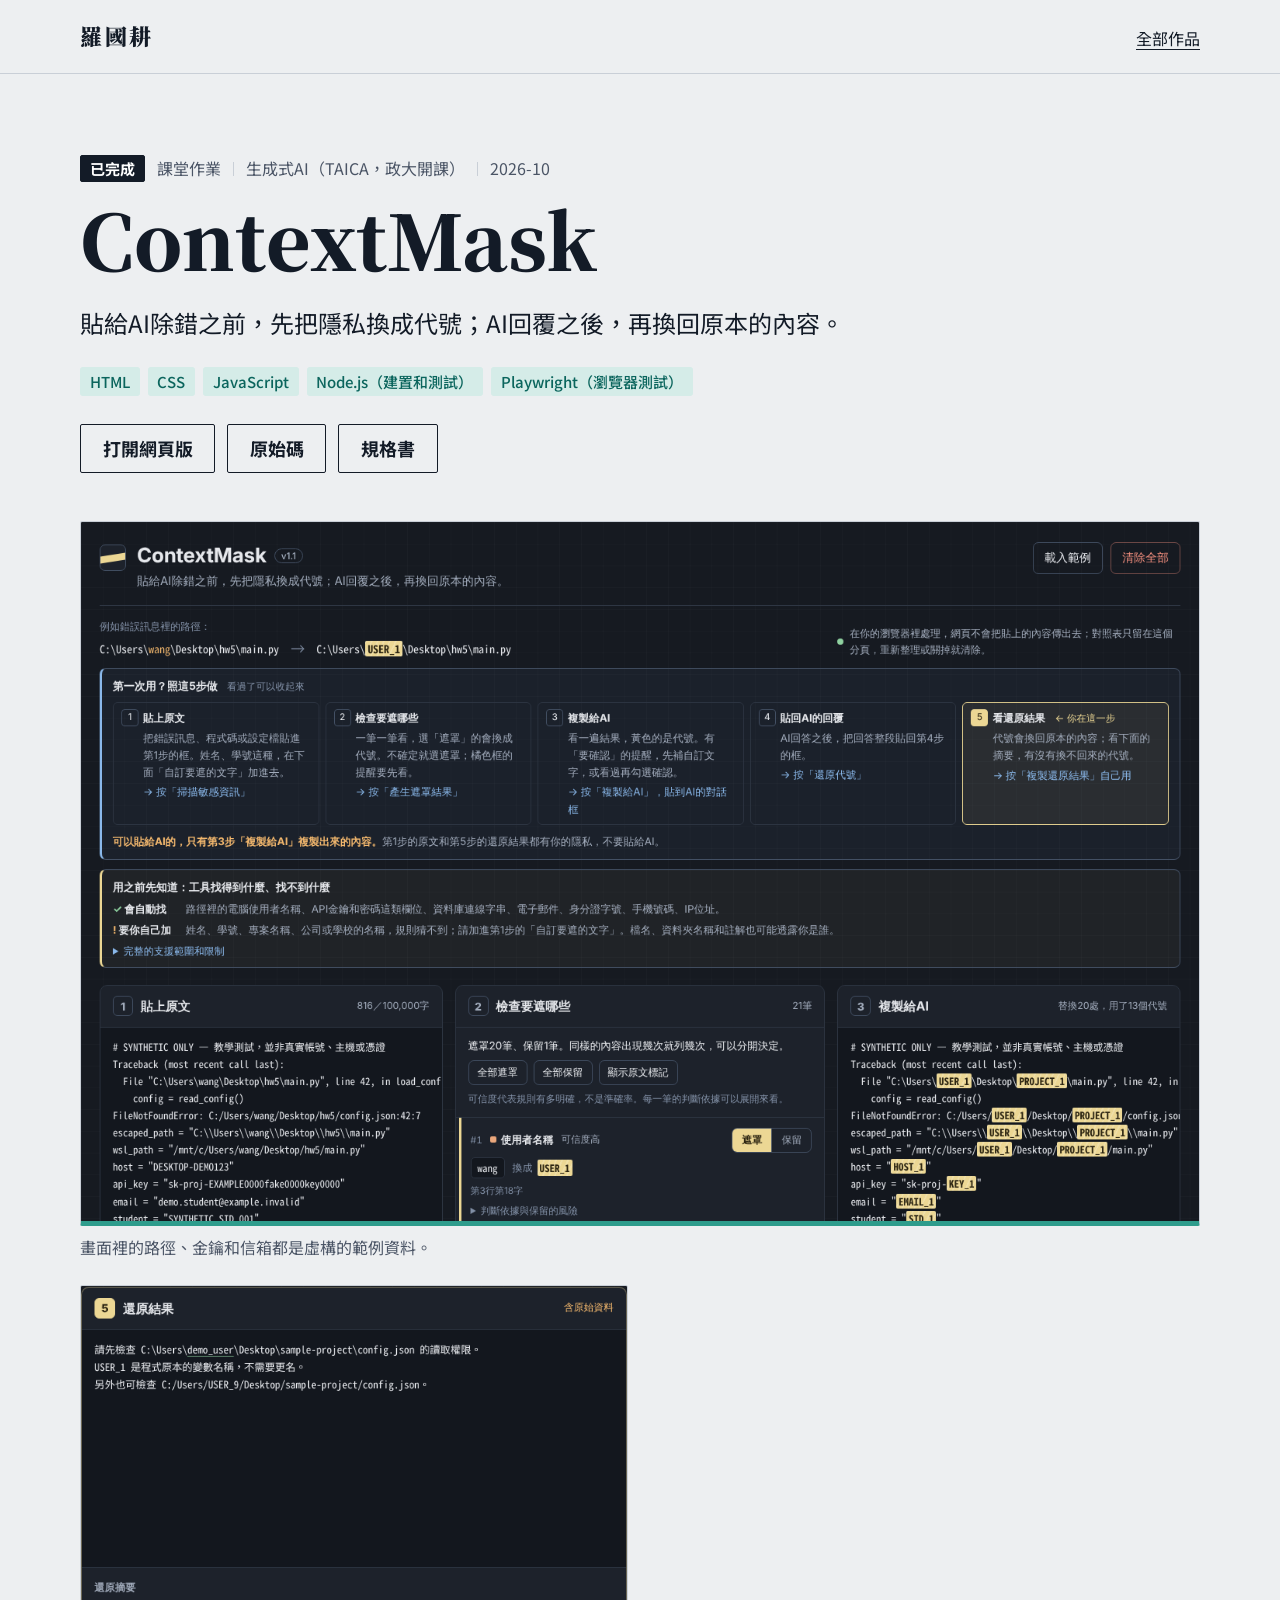
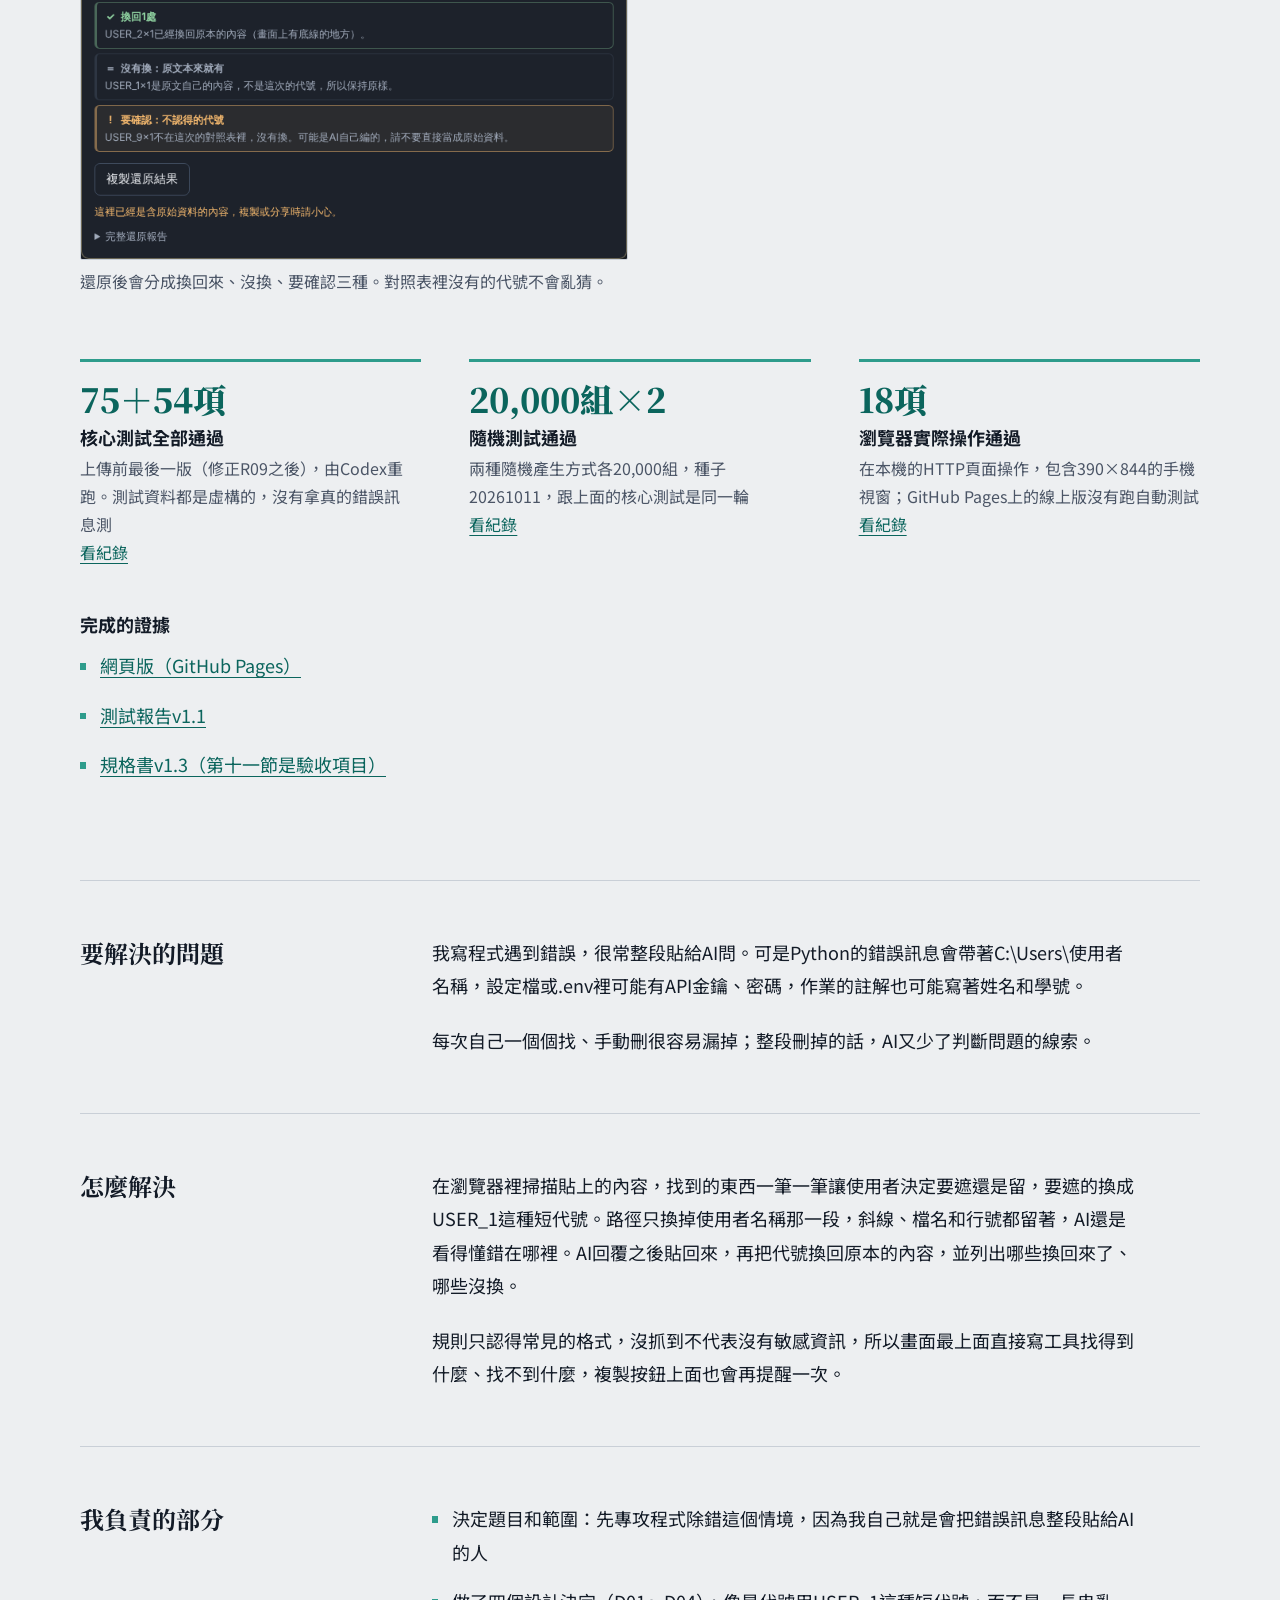
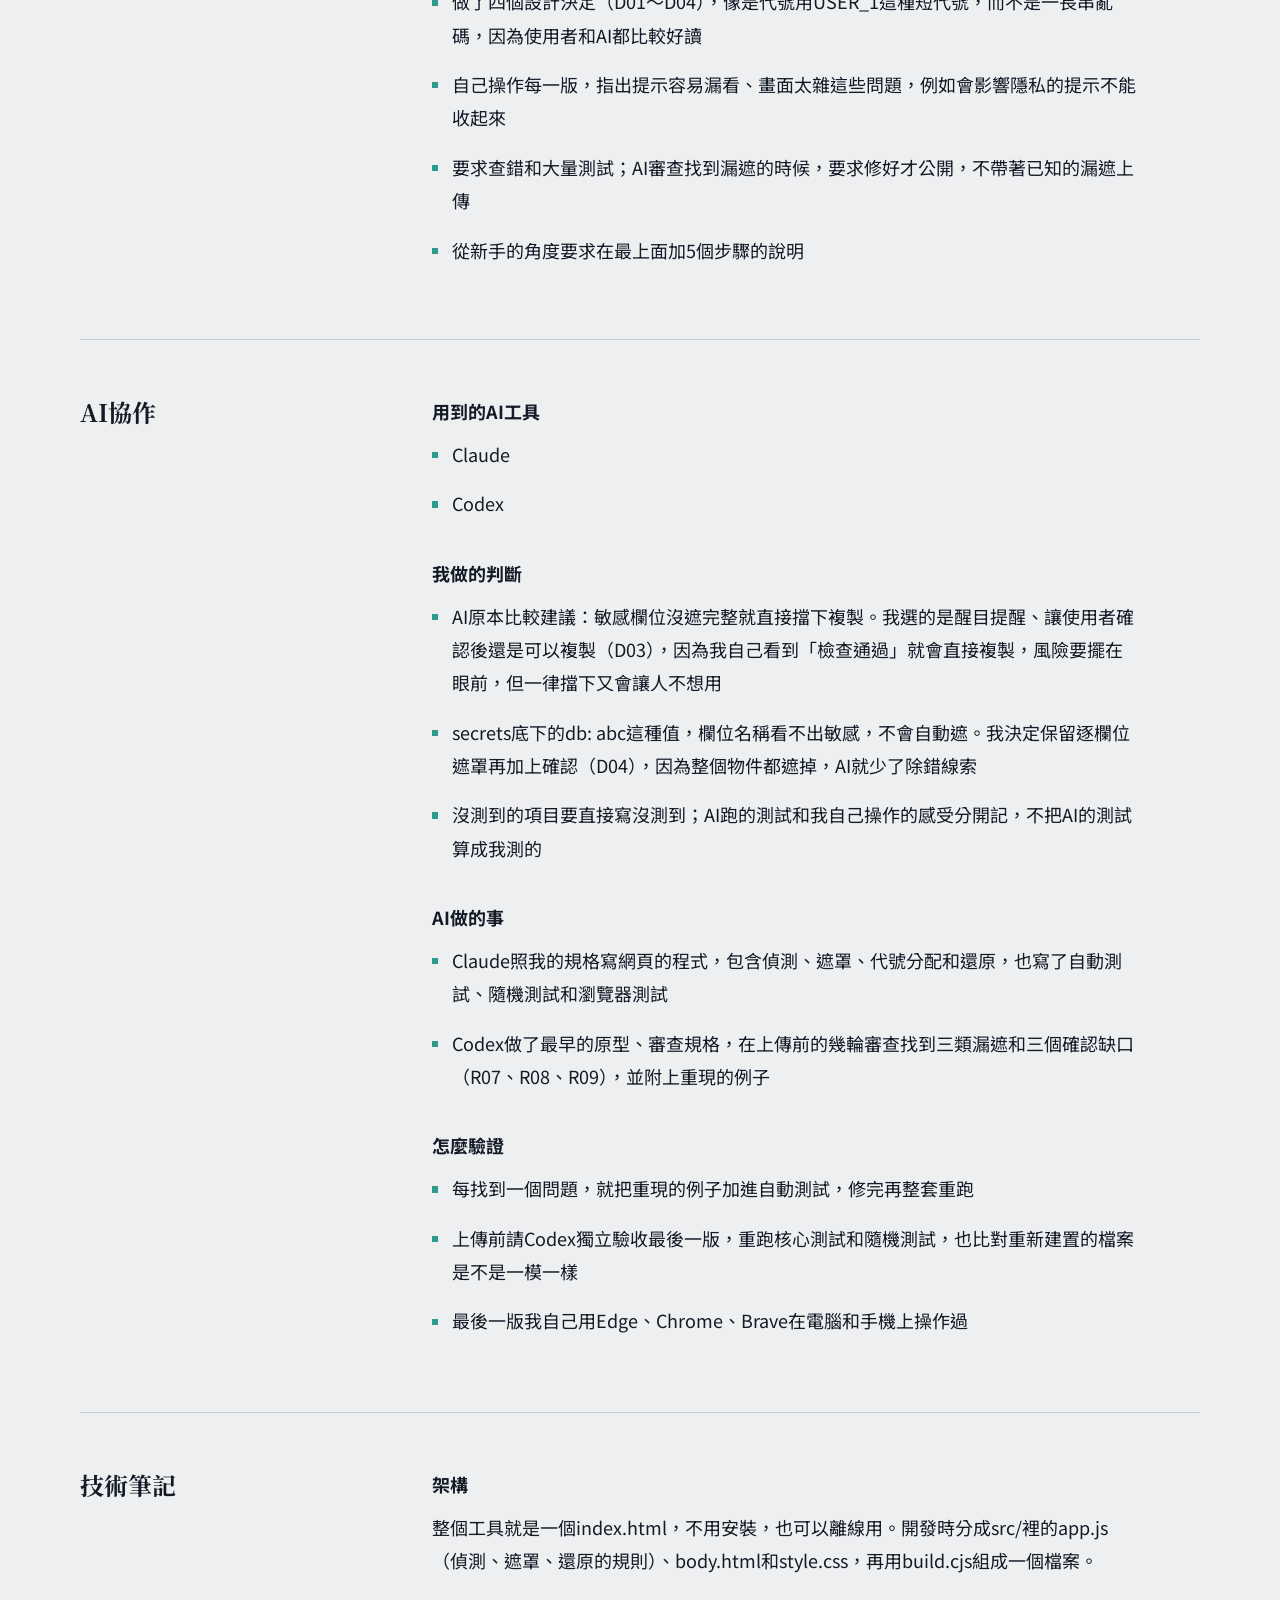
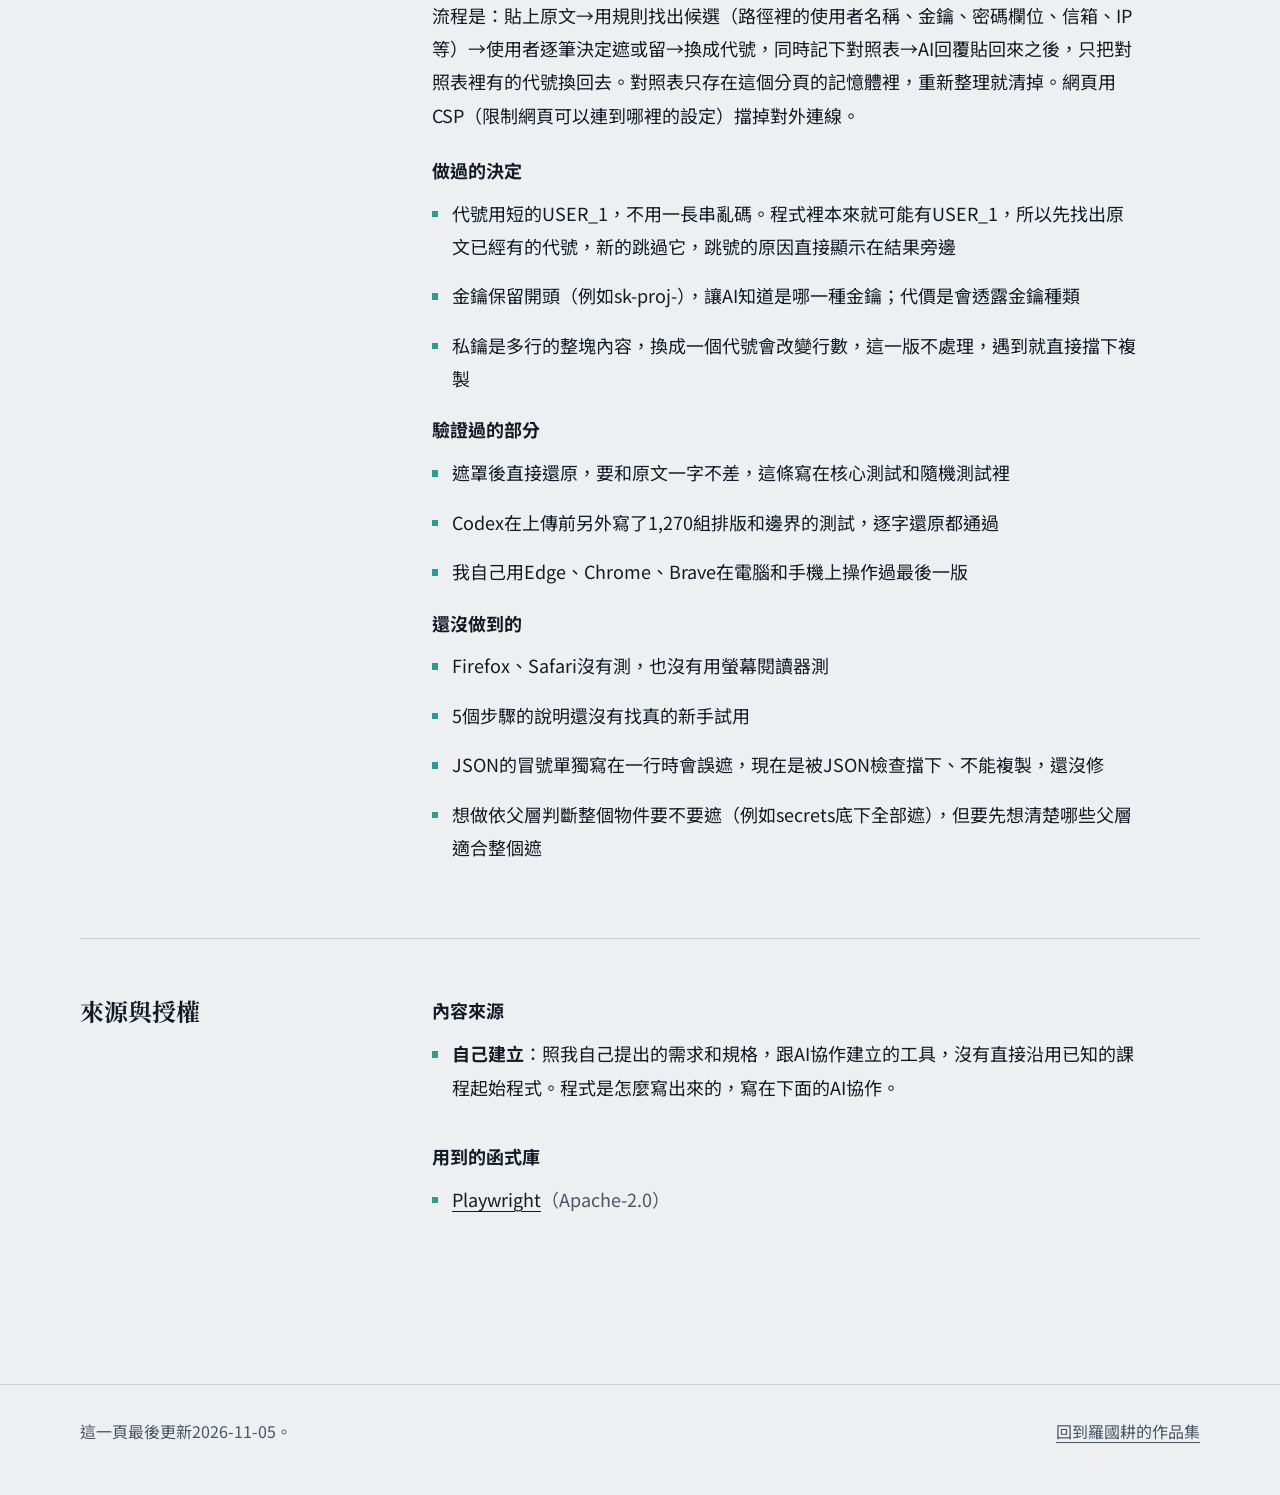
==== works/contextmask/index.html @ d86d8dcc "建立作品集網站：規則、建置與驗證程式、三個作品 - AGENTS.md規定AI怎麼新增作品頁，CLAUDE.md只指向它 - scripts/build.py從data/產生網頁，scripts/va" ====
<!doctype html>
<html lang="zh-Hant-TW">
<head>
<meta charset="utf-8">
<meta name="viewport" content="width=device-width, initial-scale=1">
<title>ContextMask｜羅國耕</title>
<meta name="description" content="貼給AI除錯之前，先把隱私換成代號；AI回覆之後，再換回原本的內容。">
<link rel="canonical" href="https://guogeng-lo.github.io/works/contextmask/">
<link rel="preconnect" href="https://fonts.googleapis.com">
<link rel="preconnect" href="https://fonts.gstatic.com" crossorigin>
<link rel="stylesheet" href="https://fonts.googleapis.com/css2?family=Noto+Sans+TC:wght@400;500;700&family=Noto+Serif+TC:wght@700;900&display=swap">
<link rel="stylesheet" href="../../assets/css/tokens.css">
<link rel="stylesheet" href="../../assets/css/style.css">
<script src="../../assets/js/reveal.js" defer></script>
</head>
<body class="work" data-accent="mask">
<a class="skip" href="#main">跳到內容</a>
<header class="topbar">
  <div class="wrap topbar-inner">
    <a class="wordmark" href="../../">羅國耕</a>
    <a class="back" href="../../#works">全部作品</a>
  </div>
</header>
<main id="main">
  <header class="work-head">
    <div class="wrap">
      <p class="meta"><span class="status status-completed">已完成</span><span>課堂作業</span><span>生成式AI（TAICA，政大開課）</span><span>2026-10</span></p>
      <h1 class="work-title">ContextMask</h1>
      <p class="work-summary">貼給AI除錯之前，先把隱私換成代號；AI回覆之後，再換回原本的內容。</p>
      <p class="chips"><span class="chip">HTML</span><span class="chip">CSS</span><span class="chip">JavaScript</span><span class="chip">Node.js（建置和測試）</span><span class="chip">Playwright（瀏覽器測試）</span></p>
      <p class="actions"><a class="button" href="https://guogeng-lo.github.io/contextmask/" rel="noopener">打開網頁版</a><a class="button" href="https://github.com/guogeng-lo/contextmask" rel="noopener">原始碼</a><a class="button" href="https://github.com/guogeng-lo/contextmask/blob/main/docs/spec-v1.3.md" rel="noopener">規格書</a></p>
    </div>
  </header>
  <section class="results" aria-label="成果">
    <div class="wrap">
      <div class="gallery"><figure class="shot reveal"><img src="../../assets/img/contextmask/01-overview.png" alt="ContextMask網頁版的上半部：最上面是第一次用的5個步驟，下面是貼上原文、檢查遮罩項目、複製給AI三個欄位，範例資料都是虛構的" loading="eager"><figcaption>畫面裡的路徑、金鑰和信箱都是虛構的範例資料。</figcaption></figure><figure class="shot reveal"><img src="../../assets/img/contextmask/02-restore-summary.png" alt="第5步還原結果：USER_2換回原本的使用者名稱；USER_1是原文本來就有的，沒有換；USER_9不在對照表裡，列為要確認" loading="lazy"><figcaption>還原後會分成換回來、沒換、要確認三種。對照表裡沒有的代號不會亂猜。</figcaption></figure></div>
      <div class="metrics"><div class="metric reveal"><p class="metric-value">75＋54項</p><p class="metric-label">核心測試全部通過</p><p class="metric-condition">上傳前最後一版（修正R09之後），由Codex重跑。測試資料都是虛構的，沒有拿真的錯誤訊息測</p><p class="metric-source"><a href="https://github.com/guogeng-lo/contextmask/blob/main/docs/TEST-REPORT-v1.1.md" rel="noopener">看紀錄</a></p></div><div class="metric reveal"><p class="metric-value">20,000組×2</p><p class="metric-label">隨機測試通過</p><p class="metric-condition">兩種隨機產生方式各20,000組，種子20261011，跟上面的核心測試是同一輪</p><p class="metric-source"><a href="https://github.com/guogeng-lo/contextmask/blob/main/docs/TEST-REPORT-v1.1.md" rel="noopener">看紀錄</a></p></div><div class="metric reveal"><p class="metric-value">18項</p><p class="metric-label">瀏覽器實際操作通過</p><p class="metric-condition">在本機的HTTP頁面操作，包含390×844的手機視窗；GitHub Pages上的線上版沒有跑自動測試</p><p class="metric-source"><a href="https://github.com/guogeng-lo/contextmask/blob/main/docs/TEST-REPORT-v1.1.md" rel="noopener">看紀錄</a></p></div></div>
      <div class="evidence"><h3>完成的證據</h3><ul class="list"><li><a href="https://guogeng-lo.github.io/contextmask/" rel="noopener">網頁版（GitHub Pages）</a></li><li><a href="https://github.com/guogeng-lo/contextmask/blob/main/docs/TEST-REPORT-v1.1.md" rel="noopener">測試報告v1.1</a></li><li><a href="https://github.com/guogeng-lo/contextmask/blob/main/docs/spec-v1.3.md" rel="noopener">規格書v1.3（第十一節是驗收項目）</a></li></ul></div>
    </div>
  </section>
  <div class="details">
    <section class="section "><div class="wrap split"><h2 class="section-title">要解決的問題</h2><div class="section-body"><p>我寫程式遇到錯誤，很常整段貼給AI問。可是Python的錯誤訊息會帶著C:\Users\使用者名稱，設定檔或.env裡可能有API金鑰、密碼，作業的註解也可能寫著姓名和學號。</p><p>每次自己一個個找、手動刪很容易漏掉；整段刪掉的話，AI又少了判斷問題的線索。</p></div></div></section>
    <section class="section "><div class="wrap split"><h2 class="section-title">怎麼解決</h2><div class="section-body"><p>在瀏覽器裡掃描貼上的內容，找到的東西一筆一筆讓使用者決定要遮還是留，要遮的換成USER_1這種短代號。路徑只換掉使用者名稱那一段，斜線、檔名和行號都留著，AI還是看得懂錯在哪裡。AI回覆之後貼回來，再把代號換回原本的內容，並列出哪些換回來了、哪些沒換。</p><p>規則只認得常見的格式，沒抓到不代表沒有敏感資訊，所以畫面最上面直接寫工具找得到什麼、找不到什麼，複製按鈕上面也會再提醒一次。</p></div></div></section>
    <section class="section "><div class="wrap split"><h2 class="section-title">我負責的部分</h2><div class="section-body"><ul class="list"><li>決定題目和範圍：先專攻程式除錯這個情境，因為我自己就是會把錯誤訊息整段貼給AI的人</li><li>做了四個設計決定（D01～D04），像是代號用USER_1這種短代號，而不是一長串亂碼，因為使用者和AI都比較好讀</li><li>自己操作每一版，指出提示容易漏看、畫面太雜這些問題，例如會影響隱私的提示不能收起來</li><li>要求查錯和大量測試；AI審查找到漏遮的時候，要求修好才公開，不帶著已知的漏遮上傳</li><li>從新手的角度要求在最上面加5個步驟的說明</li></ul></div></div></section>
    <section class="section "><div class="wrap split"><h2 class="section-title">AI協作</h2><div class="section-body"><div class="groups"><div class="group"><h3>用到的AI工具</h3><ul class="list"><li>Claude</li><li>Codex</li></ul></div><div class="group"><h3>我做的判斷</h3><ul class="list"><li>AI原本比較建議：敏感欄位沒遮完整就直接擋下複製。我選的是醒目提醒、讓使用者確認後還是可以複製（D03），因為我自己看到「檢查通過」就會直接複製，風險要擺在眼前，但一律擋下又會讓人不想用</li><li>secrets底下的db: abc這種值，欄位名稱看不出敏感，不會自動遮。我決定保留逐欄位遮罩再加上確認（D04），因為整個物件都遮掉，AI就少了除錯線索</li><li>沒測到的項目要直接寫沒測到；AI跑的測試和我自己操作的感受分開記，不把AI的測試算成我測的</li></ul></div><div class="group"><h3>AI做的事</h3><ul class="list"><li>Claude照我的規格寫網頁的程式，包含偵測、遮罩、代號分配和還原，也寫了自動測試、隨機測試和瀏覽器測試</li><li>Codex做了最早的原型、審查規格，在上傳前的幾輪審查找到三類漏遮和三個確認缺口（R07、R08、R09），並附上重現的例子</li></ul></div><div class="group"><h3>怎麼驗證</h3><ul class="list"><li>每找到一個問題，就把重現的例子加進自動測試，修完再整套重跑</li><li>上傳前請Codex獨立驗收最後一版，重跑核心測試和隨機測試，也比對重新建置的檔案是不是一模一樣</li><li>最後一版我自己用Edge、Chrome、Brave在電腦和手機上操作過</li></ul></div></div></div></div></section>
    <section class="section "><div class="wrap split"><h2 class="section-title">技術筆記</h2><div class="section-body"><div class="group"><h3>架構</h3><p>整個工具就是一個index.html，不用安裝，也可以離線用。開發時分成src/裡的app.js（偵測、遮罩、還原的規則）、body.html和style.css，再用build.cjs組成一個檔案。</p><p>流程是：貼上原文→用規則找出候選（路徑裡的使用者名稱、金鑰、密碼欄位、信箱、IP等）→使用者逐筆決定遮或留→換成代號，同時記下對照表→AI回覆貼回來之後，只把對照表裡有的代號換回去。對照表只存在這個分頁的記憶體裡，重新整理就清掉。網頁用CSP（限制網頁可以連到哪裡的設定）擋掉對外連線。</p></div><div class="group"><h3>做過的決定</h3><ul class="list"><li>代號用短的USER_1，不用一長串亂碼。程式裡本來就可能有USER_1，所以先找出原文已經有的代號，新的跳過它，跳號的原因直接顯示在結果旁邊</li><li>金鑰保留開頭（例如sk-proj-），讓AI知道是哪一種金鑰；代價是會透露金鑰種類</li><li>私鑰是多行的整塊內容，換成一個代號會改變行數，這一版不處理，遇到就直接擋下複製</li></ul></div><div class="group"><h3>驗證過的部分</h3><ul class="list"><li>遮罩後直接還原，要和原文一字不差，這條寫在核心測試和隨機測試裡</li><li>Codex在上傳前另外寫了1,270組排版和邊界的測試，逐字還原都通過</li><li>我自己用Edge、Chrome、Brave在電腦和手機上操作過最後一版</li></ul></div><div class="group"><h3>還沒做到的</h3><ul class="list"><li>Firefox、Safari沒有測，也沒有用螢幕閱讀器測</li><li>5個步驟的說明還沒有找真的新手試用</li><li>JSON的冒號單獨寫在一行時會誤遮，現在是被JSON檢查擋下、不能複製，還沒修</li><li>想做依父層判斷整個物件要不要遮（例如secrets底下全部遮），但要先想清楚哪些父層適合整個遮</li></ul></div></div></div></section>
    <section class="section sources"><div class="wrap split"><h2 class="section-title">來源與授權</h2><div class="section-body"><h3>內容來源</h3><ul class="list"><li><strong>自己建立</strong>：照我自己提出的需求和規格，跟AI協作建立的工具，沒有直接沿用已知的課程起始程式。程式是怎麼寫出來的，寫在下面的AI協作。</li></ul><h3>用到的函式庫</h3><ul class="list"><li><a href="https://github.com/microsoft/playwright" rel="noopener">Playwright</a><span class="muted">（Apache-2.0）</span></li></ul></div></div></section>
  </div>
</main>
<footer class="footer">
  <div class="wrap">
    <p>這一頁最後更新2026-11-05。</p>
    <nav aria-label="作品集"><a href="../../">回到羅國耕的作品集</a></nav>
  </div>
</footer>
</body>
</html>
---- assets/css/tokens.css ----
:root {
  --bg: #EDEFF1;
  --hero-bg: #0D1420;
  --hero-muted: #9DA8B9;
  --hero-text: #EDF0F5;
  --line: #C9CFD7;
  --muted: #4B5566;
  --surface: #FFFFFF;
  --text: #131B27;
}

[data-accent="lamp"] {
  --accent-text: #8A4B00;
  --accent-tag: #F4E3C6;
  --accent-decor: #D9902B;
}

[data-accent="mask"] {
  --accent-text: #0B655D;
  --accent-tag: #D5ECE8;
  --accent-decor: #2E9C8C;
}

[data-accent="oxblood"] {
  --accent-text: #8E2C2C;
  --accent-tag: #F3DEDB;
  --accent-decor: #B5473F;
}

[data-accent="violet"] {
  --accent-text: #5A3E9C;
  --accent-tag: #E6E0F4;
  --accent-decor: #7D5BD0;
}
---- assets/css/style.css ----
:root {
  --serif: "Noto Serif TC", "Noto Serif CJK TC", "Source Han Serif TC", "PMingLiU", serif;
  --sans: "Noto Sans TC", "Noto Sans CJK TC", "Microsoft JhengHei", "PingFang TC", sans-serif;
  --gutter: clamp(1rem, 4vw, 3rem);
  --max: 76rem;
}

*, *::before, *::after { box-sizing: border-box; }

html { -webkit-text-size-adjust: 100%; scroll-behavior: smooth; }

body {
  margin: 0;
  background: var(--bg);
  color: var(--text);
  font-family: var(--sans);
  font-size: 1.125rem;
  line-height: 1.85;
  line-break: strict;
  text-rendering: optimizeLegibility;
}

img { display: block; max-width: 100%; height: auto; }

a { color: inherit; text-underline-offset: 0.22em; text-decoration-thickness: 1px; }
a:hover { text-decoration-thickness: 2px; }

:focus-visible { outline: 3px solid var(--text); outline-offset: 3px; }

p { margin: 0 0 1em; text-wrap: pretty; }

.skip {
  position: absolute;
  left: var(--gutter);
  top: -4rem;
  z-index: 10;
  padding: 0.5rem 1rem;
  background: var(--surface);
  color: var(--text);
}
.skip:focus { top: 1rem; }

.wrap { max-width: var(--max); margin: 0 auto; padding: 0 var(--gutter); }

.hero {
  display: flex;
  min-height: 92svh;
  background: var(--hero-bg);
  color: var(--hero-text);
}
.hero :focus-visible { outline-color: var(--hero-text); }

.hero-inner {
  display: grid;
  grid-template-columns: minmax(0, 1fr) auto;
  gap: clamp(2rem, 6vw, 6rem);
  width: 100%;
  max-width: var(--max);
  margin: 0 auto;
  padding: clamp(2.5rem, 7vh, 5rem) var(--gutter);
}

.hero-name {
  grid-column: 2;
  grid-row: 1;
  display: flex;
  flex-direction: row-reverse;
  align-items: flex-start;
  gap: 1.25rem;
  margin: 0;
  font-weight: 900;
}
.name-zh {
  writing-mode: vertical-rl;
  font-family: var(--serif);
  font-size: clamp(5.5rem, 22vh, 13.5rem);
  line-height: 1.25;
  letter-spacing: 0.08em;
}
.name-en {
  writing-mode: vertical-rl;
  padding-top: 0.5rem;
  color: var(--hero-muted);
  font-family: var(--sans);
  font-size: 0.9375rem;
  font-weight: 500;
  letter-spacing: 0.32em;
}

.hero-text {
  grid-column: 1;
  grid-row: 1;
  align-self: end;
  max-width: 36rem;
}
.hero-tagline {
  margin: 0 0 1.5rem;
  font-family: var(--serif);
  font-size: clamp(2.25rem, 5vw, 4rem);
  font-weight: 700;
  line-height: 1.3;
}
.hero-intro p { margin: 0 0 1.75rem; color: var(--hero-muted); }
.hero-links { display: flex; flex-wrap: wrap; gap: 0.5rem 1.75rem; }
.hero-links a { color: var(--hero-text); }

@media (prefers-reduced-motion: no-preference) {
  .name-zh, .name-en, .hero-tagline, .hero-intro, .hero-links {
    animation: rise 0.4s ease-out both;
  }
  .name-en { animation-delay: 0.1s; }
  .hero-tagline { animation-delay: 0.2s; }
  .hero-intro { animation-delay: 0.3s; }
  .hero-links { animation-delay: 0.4s; }
}
@keyframes rise {
  from { opacity: 0; transform: translateY(0.75rem); }
  to { opacity: 1; transform: none; }
}

.section { padding: clamp(3rem, 8vw, 6rem) 0; }

.section-title {
  margin: 0 0 2rem;
  font-family: var(--serif);
  font-size: 1.75rem;
  font-weight: 700;
  line-height: 1.4;
}

.meta {
  display: flex;
  flex-wrap: wrap;
  align-items: center;
  gap: 0.25rem 0.75rem;
  margin: 0 0 0.75rem;
  color: var(--muted);
  font-size: 1rem;
}
.meta > span:not(.status) + span::before {
  content: "";
  display: inline-block;
  width: 1px;
  height: 0.9em;
  margin-right: 0.75rem;
  background: var(--line);
  vertical-align: -0.1em;
}

.status {
  display: inline-block;
  padding: 0 0.6em;
  border: 1.5px solid var(--text);
  border-radius: 2px;
  color: var(--text);
  font-size: 0.9375rem;
  font-weight: 700;
  line-height: 1.7;
}
.status-completed { background: var(--text); color: var(--surface); }
.status-in_progress { border-style: dashed; }

.chips { display: flex; flex-wrap: wrap; gap: 0.5rem; margin: 0; }
.chip {
  padding: 0.15em 0.65em;
  border-radius: 3px;
  background: var(--accent-tag);
  color: var(--accent-text);
  font-size: 0.9375rem;
  font-weight: 500;
  line-height: 1.6;
}

.work-list { display: grid; gap: clamp(3.5rem, 8vw, 6.5rem); }

.card-link {
  display: grid;
  grid-template-columns: minmax(0, 7fr) minmax(0, 5fr);
  gap: clamp(1.5rem, 4vw, 3.5rem);
  align-items: center;
  text-decoration: none;
}
.card-image {
  aspect-ratio: 16 / 10;
  margin: 0;
  overflow: hidden;
  border: 1px solid var(--line);
  border-bottom: 5px solid var(--accent-decor);
  background: var(--surface);
}
.card-image img { width: 100%; height: 100%; object-fit: cover; object-position: top left; }
.card-title {
  margin: 0 0 1rem;
  font-family: var(--serif);
  font-size: clamp(2rem, 3.4vw, 2.75rem);
  font-weight: 900;
  line-height: 1.25;
}
.card-link:hover .card-title { text-decoration: underline; text-decoration-thickness: 2px; text-underline-offset: 0.18em; }
.card-summary { margin: 0 0 1.25rem; font-size: clamp(1.125rem, 1.5vw, 1.3125rem); line-height: 1.8; }

.topbar { border-bottom: 1px solid var(--line); background: var(--bg); }
.topbar-inner {
  display: flex;
  align-items: baseline;
  justify-content: space-between;
  gap: 1rem;
  padding-top: 1rem;
  padding-bottom: 1rem;
}
.wordmark {
  font-family: var(--serif);
  font-size: 1.375rem;
  font-weight: 900;
  letter-spacing: 0.12em;
  text-decoration: none;
}
.back { font-size: 1rem; }

.work-head { padding: clamp(2.5rem, 7vw, 5rem) 0 clamp(2rem, 5vw, 3rem); }
.work-title {
  margin: 0.5rem 0 1.25rem;
  font-family: var(--serif);
  font-size: clamp(2.5rem, 6.5vw, 4.75rem);
  font-weight: 900;
  line-height: 1.15;
}
.work-summary { max-width: 48rem; margin-bottom: 1.5rem; font-size: clamp(1.25rem, 2vw, 1.5rem); line-height: 1.7; }

.actions { display: flex; flex-wrap: wrap; gap: 0.75rem; margin: 1.75rem 0 0; }
.actions:empty { display: none; }
.button {
  display: inline-block;
  padding: 0.55em 1.2em;
  border: 1.5px solid var(--text);
  border-radius: 2px;
  font-weight: 700;
  line-height: 1.5;
  text-decoration: none;
}
.button:hover { background: var(--text); color: var(--surface); }

.results { padding-bottom: clamp(3rem, 7vw, 5rem); }

.gallery { display: grid; grid-template-columns: repeat(2, minmax(0, 1fr)); gap: 1.5rem; align-items: start; }
.shot { margin: 0; }
.shot:first-child { grid-column: 1 / -1; }
.shot img { width: 100%; border: 1px solid var(--line); border-radius: 2px; background: var(--surface); }
.shot:first-child img { border-bottom: 5px solid var(--accent-decor); }
.shot figcaption { margin-top: 0.5rem; color: var(--muted); font-size: 1rem; line-height: 1.7; }

.metrics {
  display: grid;
  grid-template-columns: repeat(auto-fit, minmax(16rem, 1fr));
  gap: 2rem 3rem;
  margin-top: clamp(2.5rem, 6vw, 4rem);
}
.metric { padding-top: 1rem; border-top: 3px solid var(--accent-decor); }
.metric p { margin: 0; }
.metric-value {
  color: var(--accent-text);
  font-family: var(--serif);
  font-size: clamp(1.75rem, 2.6vw, 2.25rem);
  font-weight: 900;
  line-height: 1.3;
}
.metric-label { margin-top: 0.15rem; font-weight: 700; }
.metric-condition { margin-top: 0.4rem; color: var(--muted); font-size: 1rem; line-height: 1.75; }
.metric-source { margin-top: 0.4rem; font-size: 1rem; }
.metric-source a, .evidence a { color: var(--accent-text); }

.evidence { margin-top: 2.5rem; }
.evidence h3 { margin: 0 0 0.5rem; font-size: 1.125rem; }

.details .section { padding: 0; }
.details { padding-bottom: clamp(3rem, 8vw, 6rem); }

.split {
  display: grid;
  grid-template-columns: minmax(0, 3fr) minmax(0, 8fr);
  gap: 1rem clamp(2rem, 5vw, 4rem);
  padding-top: clamp(2.5rem, 6vw, 3.5rem);
  padding-bottom: clamp(2.5rem, 6vw, 3.5rem);
  background: linear-gradient(var(--line), var(--line)) no-repeat;
  background-size: calc(100% - 2 * var(--gutter)) 1px;
  background-position: var(--gutter) 0;
}
.split .section-title { margin: 0; font-size: 1.5rem; }
.section-body { max-width: 44rem; }
.section-body > :last-child { margin-bottom: 0; }
.section-body h3 { margin: 2.25rem 0 0.6rem; font-size: 1.125rem; }
.section-body p { margin-bottom: 1.2em; }
.section-body h3:first-child { margin-top: 0; }
.groups .group + .group { margin-top: 2.25rem; }
.groups h3 { margin-top: 0; }

.list { margin: 0 0 1em; padding: 0; list-style: none; }
.list li { position: relative; margin-bottom: 0.9em; padding-left: 1.25rem; }
.list li::before {
  content: "";
  position: absolute;
  top: 0.78em;
  left: 0;
  width: 0.4rem;
  height: 0.4rem;
  background: var(--accent-decor, var(--muted));
}
.list p { margin: 0; }
.credit-name { font-weight: 700; }
.muted { color: var(--muted); }

.footer { padding: 2rem 0 3rem; border-top: 1px solid var(--line); color: var(--muted); font-size: 1rem; }
.footer .wrap { display: flex; flex-wrap: wrap; justify-content: space-between; gap: 0.5rem 2rem; }
.footer p { margin: 0; }
.footer nav { display: flex; flex-wrap: wrap; gap: 0.5rem 1.5rem; }

.js-reveal .reveal { opacity: 0; transform: translateY(0.75rem); transition: opacity 0.4s ease-out, transform 0.4s ease-out; }
.js-reveal .reveal.is-in { opacity: 1; transform: none; }

@media print {
  .js-reveal .reveal { opacity: 1; transform: none; }
}

@media (max-width: 760px) {
  body { font-size: 1.0625rem; }
  .hero { min-height: auto; }
  .hero-inner { grid-template-columns: 1fr; gap: 2rem; padding-top: 3rem; padding-bottom: 3rem; }
  .hero-name { grid-column: 1; flex-direction: column; gap: 0.25rem; }
  .name-zh, .name-en { writing-mode: horizontal-tb; }
  .name-zh { font-size: clamp(3.75rem, 19vw, 5rem); line-height: 1.2; letter-spacing: 0.12em; }
  .name-en { padding-top: 0; letter-spacing: 0.2em; }
  .hero-text { grid-row: 2; }
  .hero-tagline { font-size: clamp(2rem, 9vw, 2.5rem); }
  .card-link { grid-template-columns: 1fr; gap: 1.25rem; }
  .gallery { grid-template-columns: 1fr; }
  .split { grid-template-columns: 1fr; gap: 0.75rem; }
  .footer .wrap { flex-direction: column; }
}
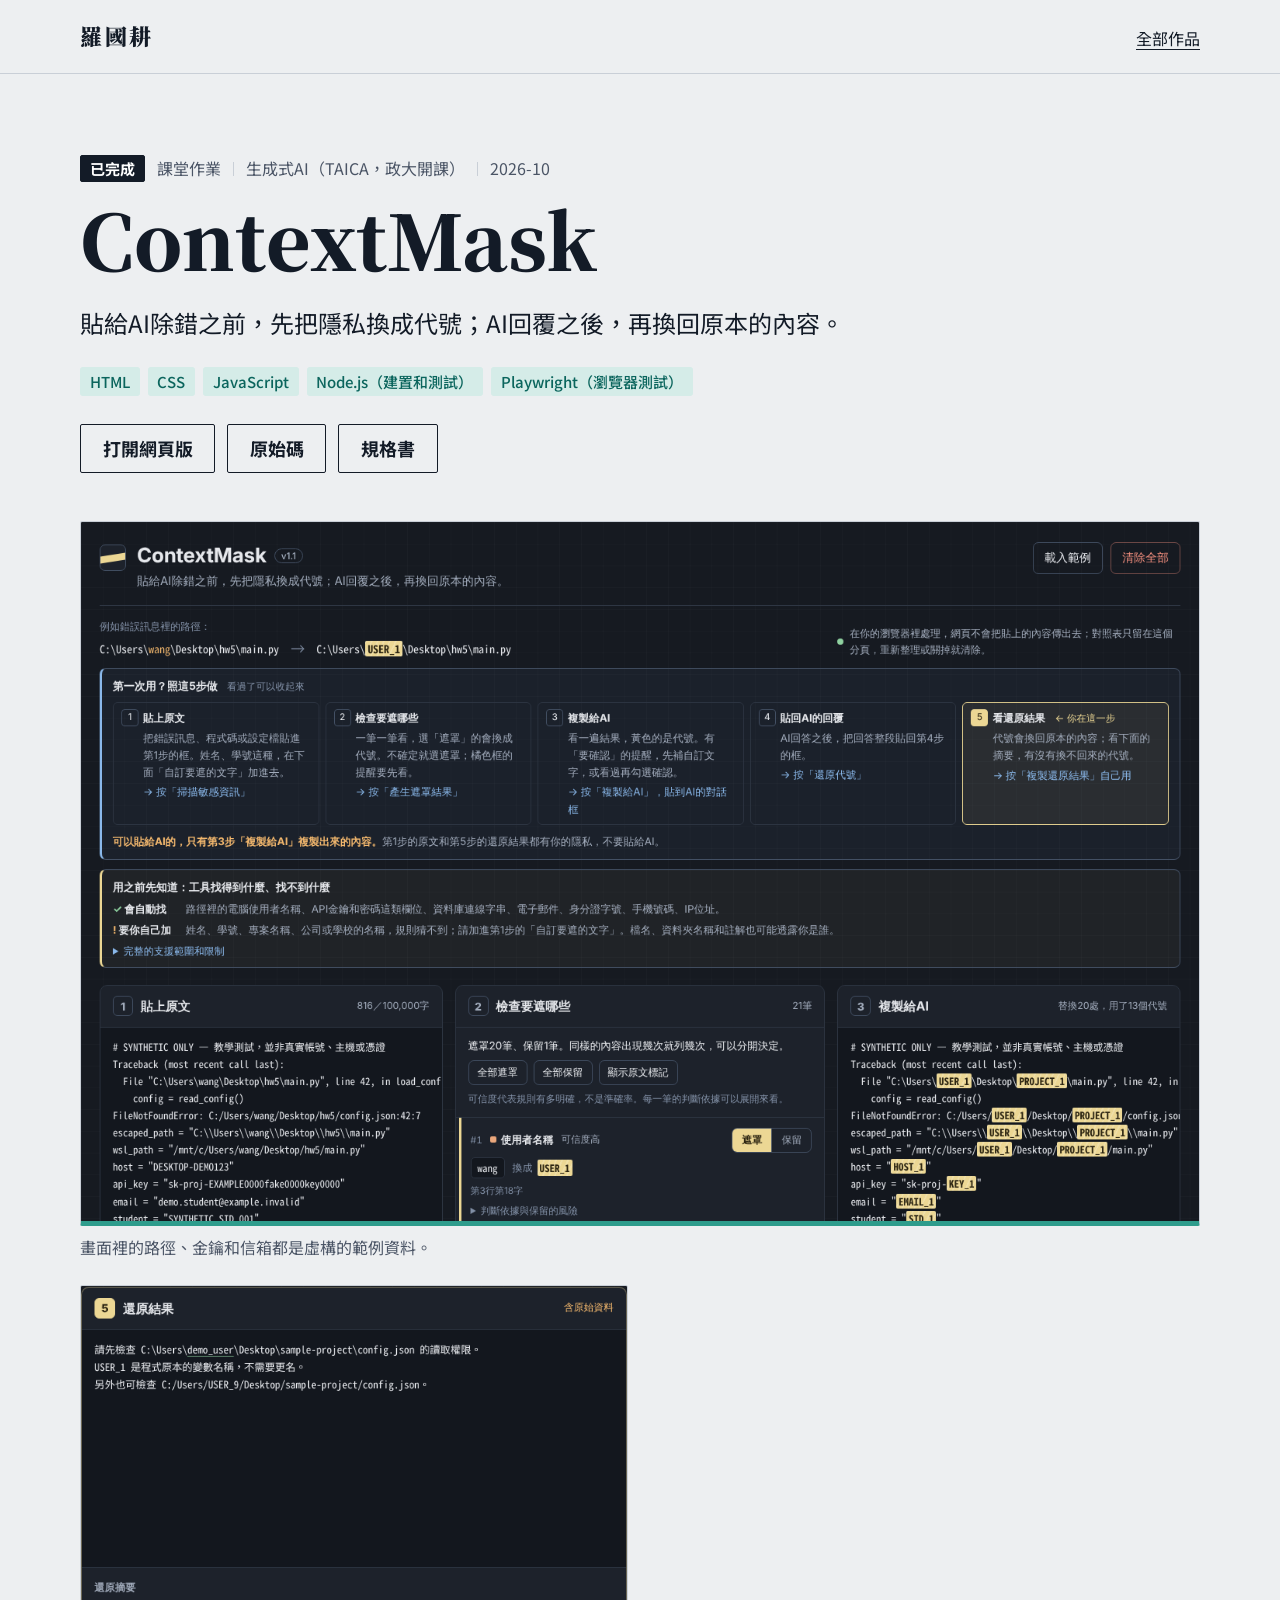
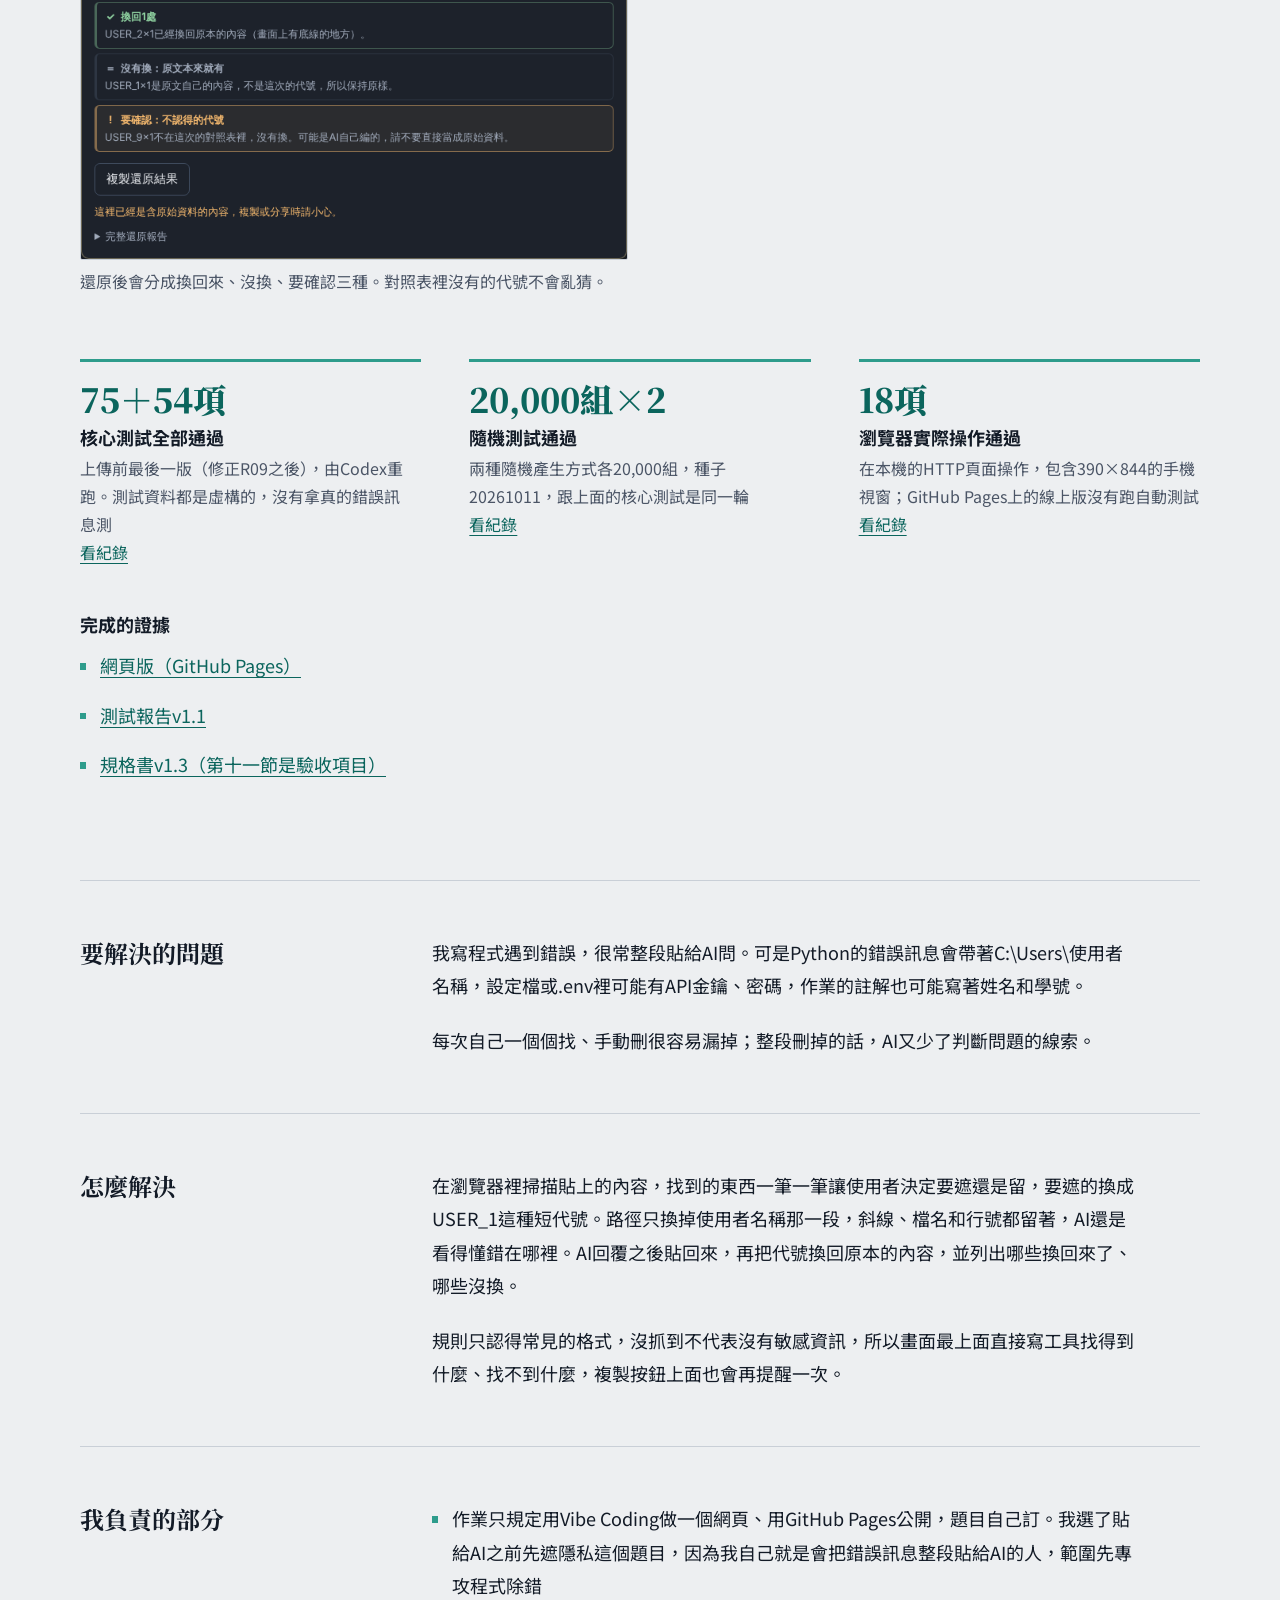
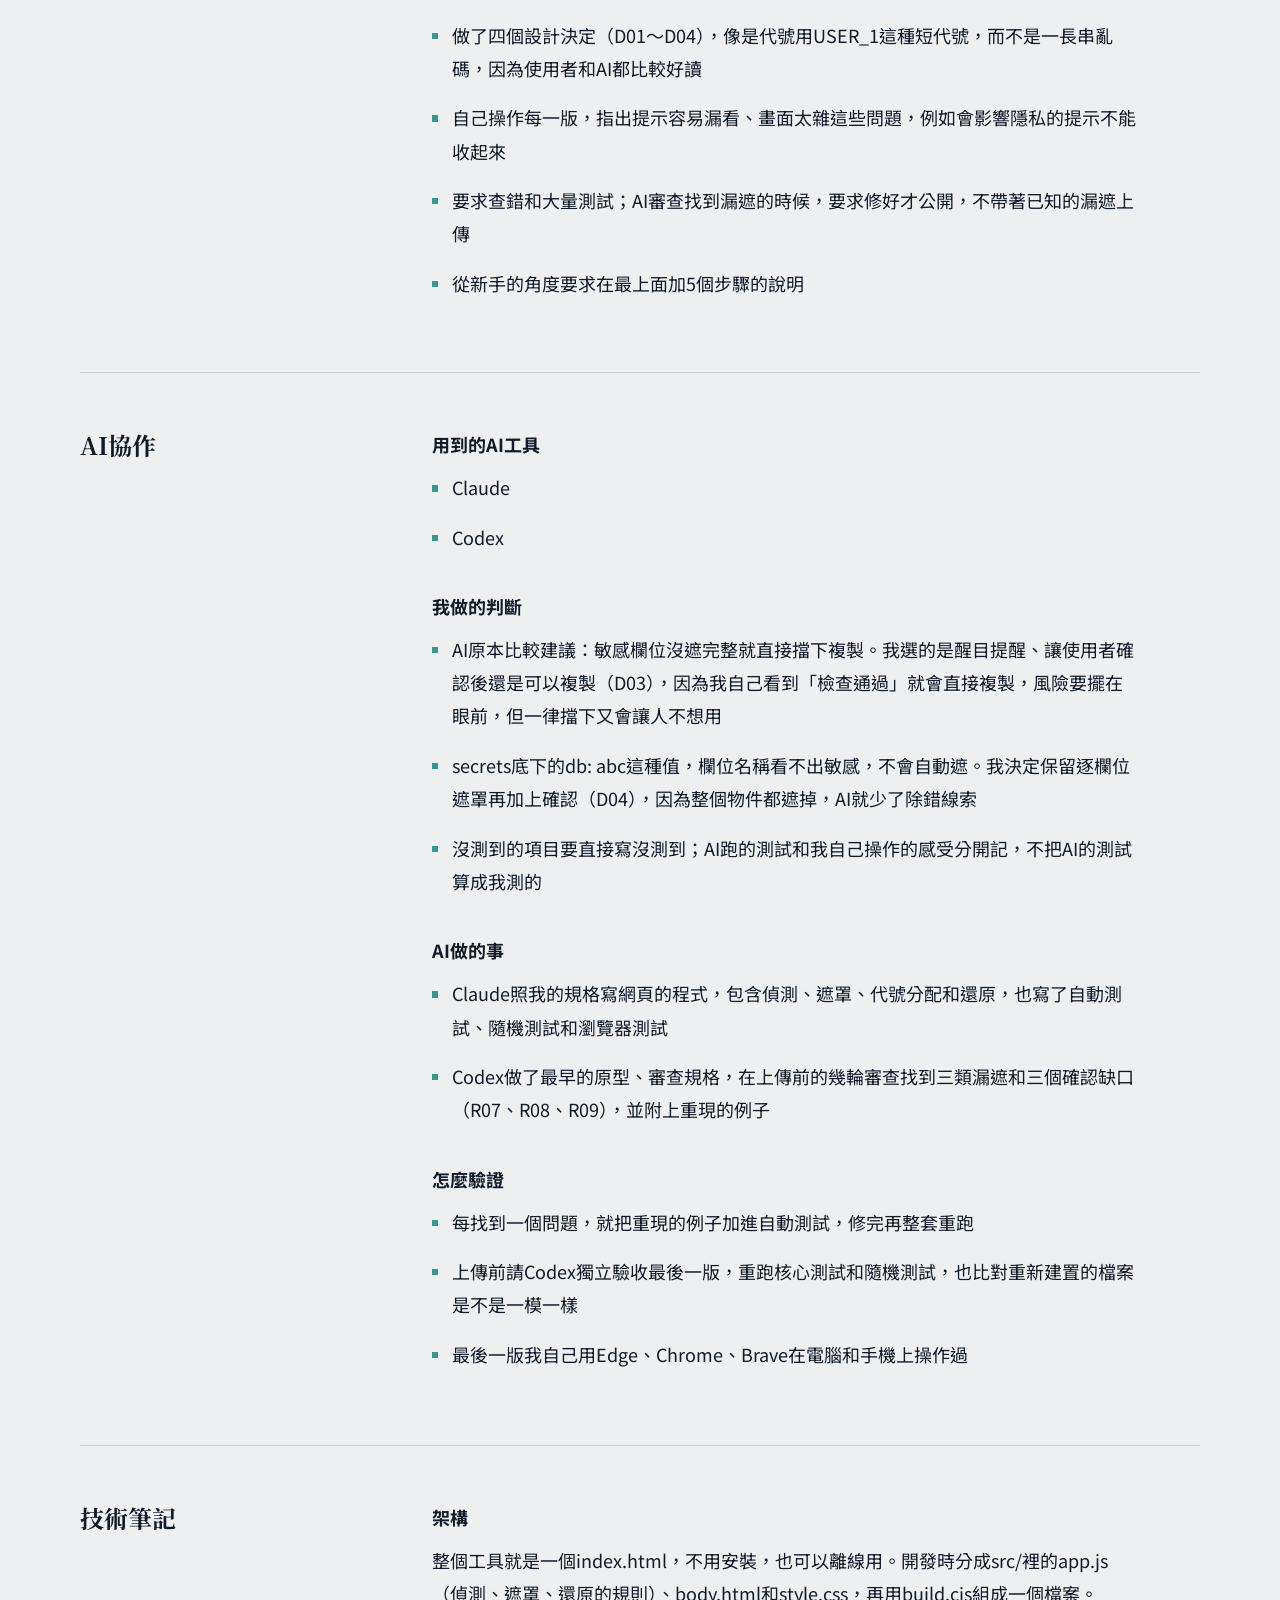
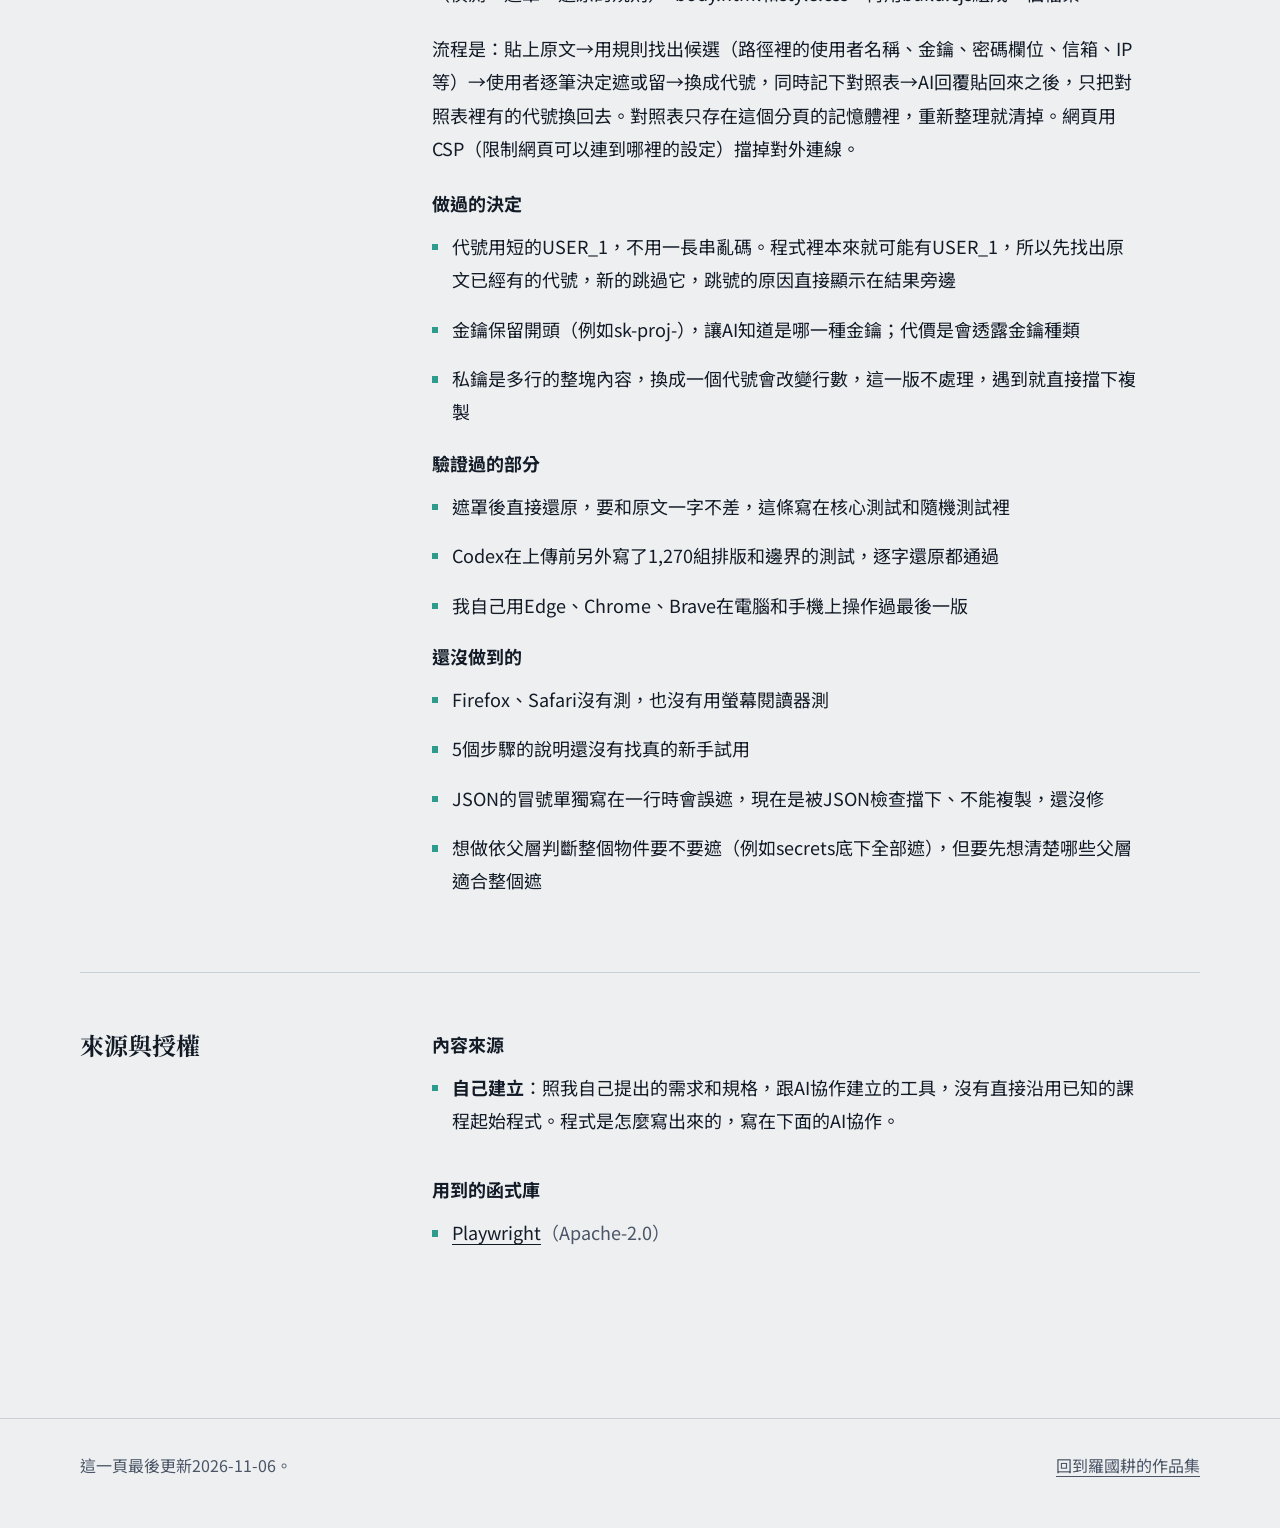
==== commit ff8cb246: "ContextMask、末班車：寫清楚作業規定了什麼、題目是自己訂的" ====
--- a/works/contextmask/index.html
+++ b/works/contextmask/index.html
@@ -41,7 +41,7 @@
   <div class="details">
     <section class="section "><div class="wrap split"><h2 class="section-title">要解決的問題</h2><div class="section-body"><p>我寫程式遇到錯誤，很常整段貼給AI問。可是Python的錯誤訊息會帶著C:\Users\使用者名稱，設定檔或.env裡可能有API金鑰、密碼，作業的註解也可能寫著姓名和學號。</p><p>每次自己一個個找、手動刪很容易漏掉；整段刪掉的話，AI又少了判斷問題的線索。</p></div></div></section>
     <section class="section "><div class="wrap split"><h2 class="section-title">怎麼解決</h2><div class="section-body"><p>在瀏覽器裡掃描貼上的內容，找到的東西一筆一筆讓使用者決定要遮還是留，要遮的換成USER_1這種短代號。路徑只換掉使用者名稱那一段，斜線、檔名和行號都留著，AI還是看得懂錯在哪裡。AI回覆之後貼回來，再把代號換回原本的內容，並列出哪些換回來了、哪些沒換。</p><p>規則只認得常見的格式，沒抓到不代表沒有敏感資訊，所以畫面最上面直接寫工具找得到什麼、找不到什麼，複製按鈕上面也會再提醒一次。</p></div></div></section>
-    <section class="section "><div class="wrap split"><h2 class="section-title">我負責的部分</h2><div class="section-body"><ul class="list"><li>決定題目和範圍：先專攻程式除錯這個情境，因為我自己就是會把錯誤訊息整段貼給AI的人</li><li>做了四個設計決定（D01～D04），像是代號用USER_1這種短代號，而不是一長串亂碼，因為使用者和AI都比較好讀</li><li>自己操作每一版，指出提示容易漏看、畫面太雜這些問題，例如會影響隱私的提示不能收起來</li><li>要求查錯和大量測試；AI審查找到漏遮的時候，要求修好才公開，不帶著已知的漏遮上傳</li><li>從新手的角度要求在最上面加5個步驟的說明</li></ul></div></div></section>
+    <section class="section "><div class="wrap split"><h2 class="section-title">我負責的部分</h2><div class="section-body"><ul class="list"><li>作業只規定用Vibe Coding做一個網頁、用GitHub Pages公開，題目自己訂。我選了貼給AI之前先遮隱私這個題目，因為我自己就是會把錯誤訊息整段貼給AI的人，範圍先專攻程式除錯</li><li>做了四個設計決定（D01～D04），像是代號用USER_1這種短代號，而不是一長串亂碼，因為使用者和AI都比較好讀</li><li>自己操作每一版，指出提示容易漏看、畫面太雜這些問題，例如會影響隱私的提示不能收起來</li><li>要求查錯和大量測試；AI審查找到漏遮的時候，要求修好才公開，不帶著已知的漏遮上傳</li><li>從新手的角度要求在最上面加5個步驟的說明</li></ul></div></div></section>
     <section class="section "><div class="wrap split"><h2 class="section-title">AI協作</h2><div class="section-body"><div class="groups"><div class="group"><h3>用到的AI工具</h3><ul class="list"><li>Claude</li><li>Codex</li></ul></div><div class="group"><h3>我做的判斷</h3><ul class="list"><li>AI原本比較建議：敏感欄位沒遮完整就直接擋下複製。我選的是醒目提醒、讓使用者確認後還是可以複製（D03），因為我自己看到「檢查通過」就會直接複製，風險要擺在眼前，但一律擋下又會讓人不想用</li><li>secrets底下的db: abc這種值，欄位名稱看不出敏感，不會自動遮。我決定保留逐欄位遮罩再加上確認（D04），因為整個物件都遮掉，AI就少了除錯線索</li><li>沒測到的項目要直接寫沒測到；AI跑的測試和我自己操作的感受分開記，不把AI的測試算成我測的</li></ul></div><div class="group"><h3>AI做的事</h3><ul class="list"><li>Claude照我的規格寫網頁的程式，包含偵測、遮罩、代號分配和還原，也寫了自動測試、隨機測試和瀏覽器測試</li><li>Codex做了最早的原型、審查規格，在上傳前的幾輪審查找到三類漏遮和三個確認缺口（R07、R08、R09），並附上重現的例子</li></ul></div><div class="group"><h3>怎麼驗證</h3><ul class="list"><li>每找到一個問題，就把重現的例子加進自動測試，修完再整套重跑</li><li>上傳前請Codex獨立驗收最後一版，重跑核心測試和隨機測試，也比對重新建置的檔案是不是一模一樣</li><li>最後一版我自己用Edge、Chrome、Brave在電腦和手機上操作過</li></ul></div></div></div></div></section>
     <section class="section "><div class="wrap split"><h2 class="section-title">技術筆記</h2><div class="section-body"><div class="group"><h3>架構</h3><p>整個工具就是一個index.html，不用安裝，也可以離線用。開發時分成src/裡的app.js（偵測、遮罩、還原的規則）、body.html和style.css，再用build.cjs組成一個檔案。</p><p>流程是：貼上原文→用規則找出候選（路徑裡的使用者名稱、金鑰、密碼欄位、信箱、IP等）→使用者逐筆決定遮或留→換成代號，同時記下對照表→AI回覆貼回來之後，只把對照表裡有的代號換回去。對照表只存在這個分頁的記憶體裡，重新整理就清掉。網頁用CSP（限制網頁可以連到哪裡的設定）擋掉對外連線。</p></div><div class="group"><h3>做過的決定</h3><ul class="list"><li>代號用短的USER_1，不用一長串亂碼。程式裡本來就可能有USER_1，所以先找出原文已經有的代號，新的跳過它，跳號的原因直接顯示在結果旁邊</li><li>金鑰保留開頭（例如sk-proj-），讓AI知道是哪一種金鑰；代價是會透露金鑰種類</li><li>私鑰是多行的整塊內容，換成一個代號會改變行數，這一版不處理，遇到就直接擋下複製</li></ul></div><div class="group"><h3>驗證過的部分</h3><ul class="list"><li>遮罩後直接還原，要和原文一字不差，這條寫在核心測試和隨機測試裡</li><li>Codex在上傳前另外寫了1,270組排版和邊界的測試，逐字還原都通過</li><li>我自己用Edge、Chrome、Brave在電腦和手機上操作過最後一版</li></ul></div><div class="group"><h3>還沒做到的</h3><ul class="list"><li>Firefox、Safari沒有測，也沒有用螢幕閱讀器測</li><li>5個步驟的說明還沒有找真的新手試用</li><li>JSON的冒號單獨寫在一行時會誤遮，現在是被JSON檢查擋下、不能複製，還沒修</li><li>想做依父層判斷整個物件要不要遮（例如secrets底下全部遮），但要先想清楚哪些父層適合整個遮</li></ul></div></div></div></section>
     <section class="section sources"><div class="wrap split"><h2 class="section-title">來源與授權</h2><div class="section-body"><h3>內容來源</h3><ul class="list"><li><strong>自己建立</strong>：照我自己提出的需求和規格，跟AI協作建立的工具，沒有直接沿用已知的課程起始程式。程式是怎麼寫出來的，寫在下面的AI協作。</li></ul><h3>用到的函式庫</h3><ul class="list"><li><a href="https://github.com/microsoft/playwright" rel="noopener">Playwright</a><span class="muted">（Apache-2.0）</span></li></ul></div></div></section>
@@ -49,7 +49,7 @@
 </main>
 <footer class="footer">
   <div class="wrap">
-    <p>這一頁最後更新2026-11-05。</p>
+    <p>這一頁最後更新2026-11-06。</p>
     <nav aria-label="作品集"><a href="../../">回到羅國耕的作品集</a></nav>
   </div>
 </footer>
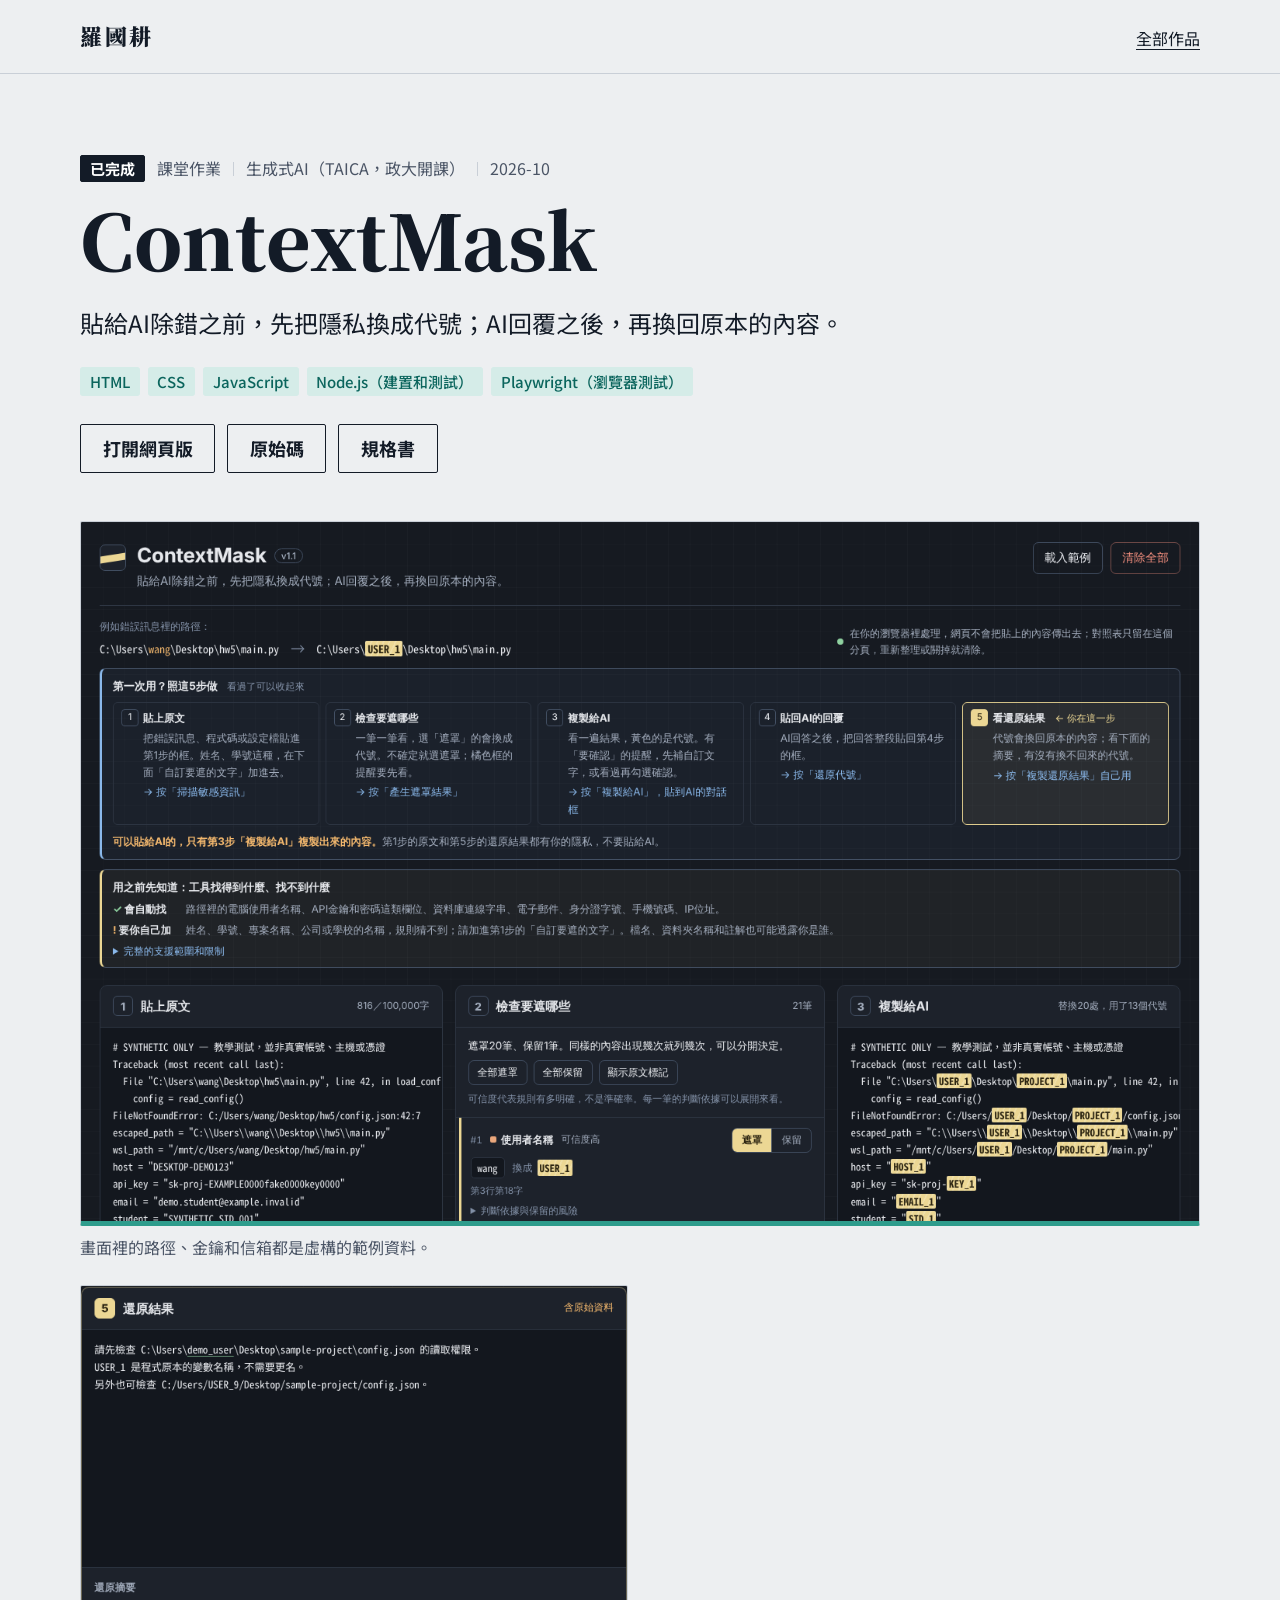
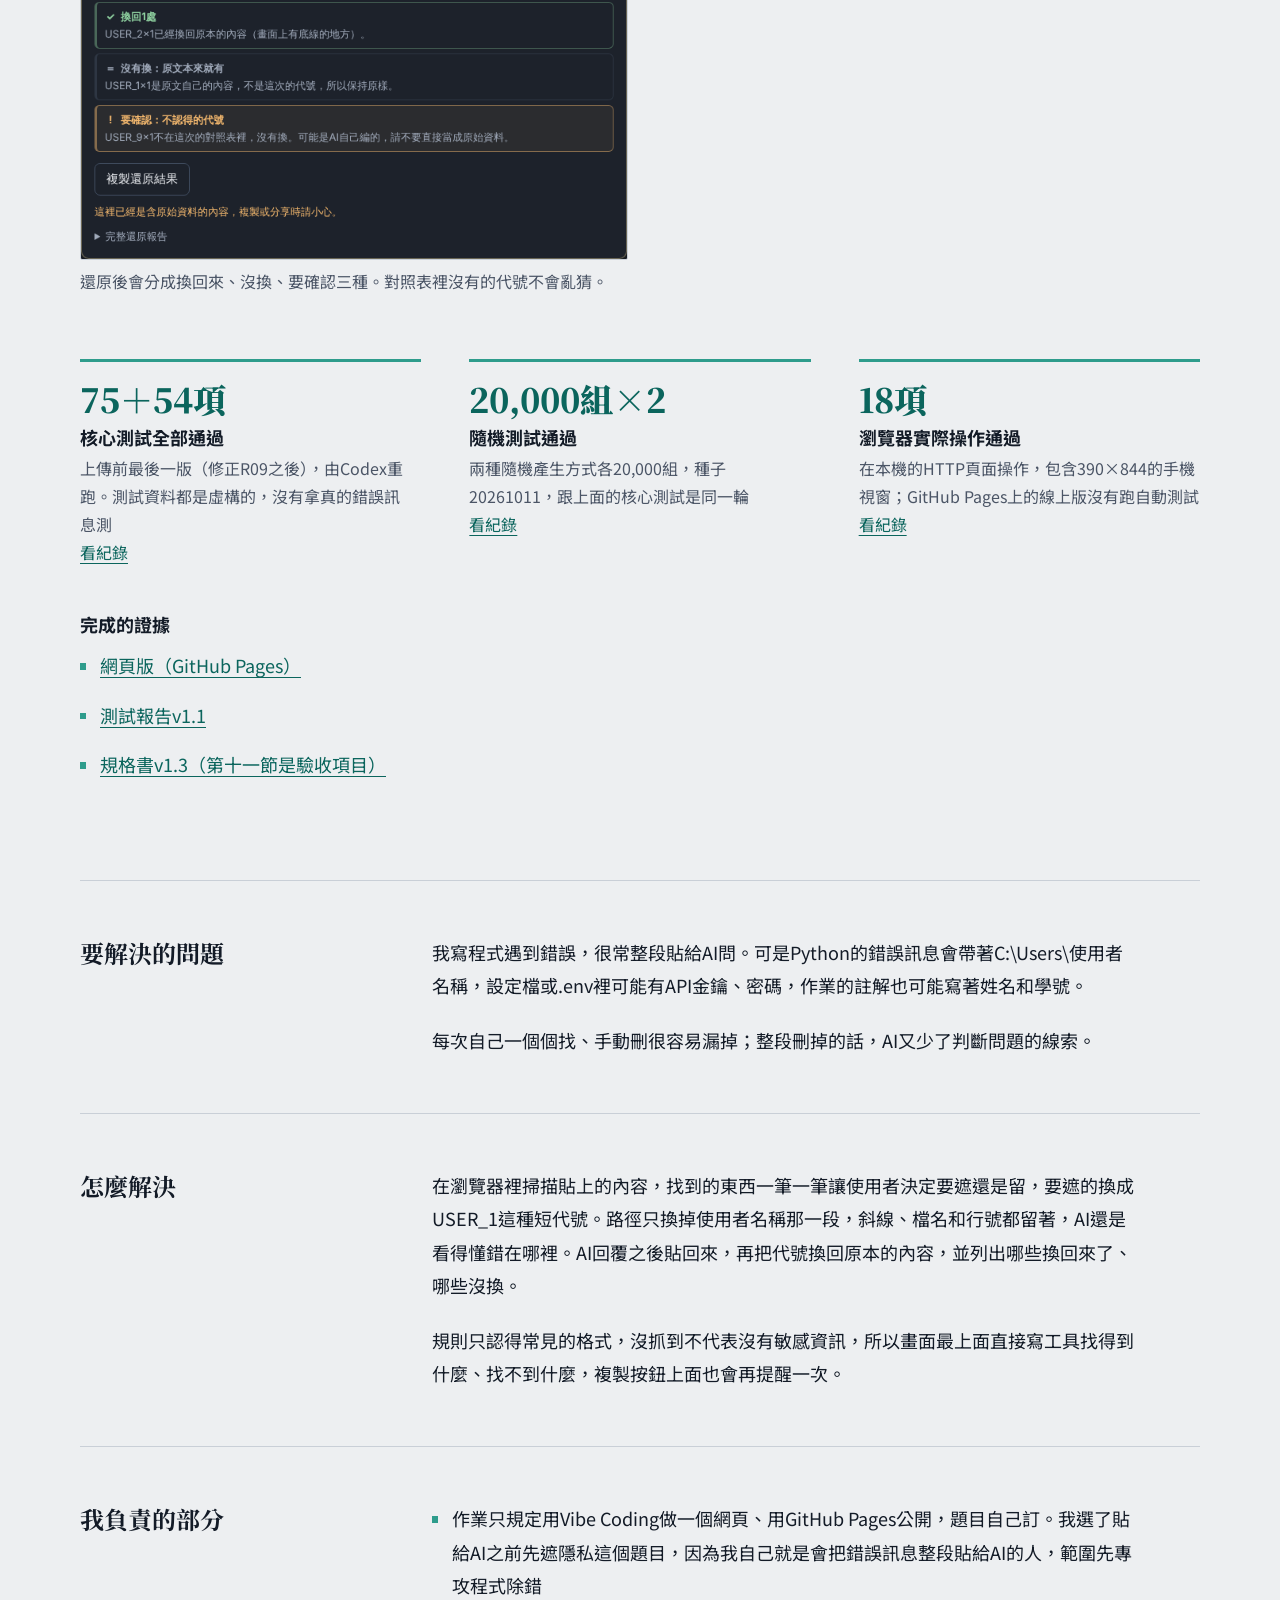
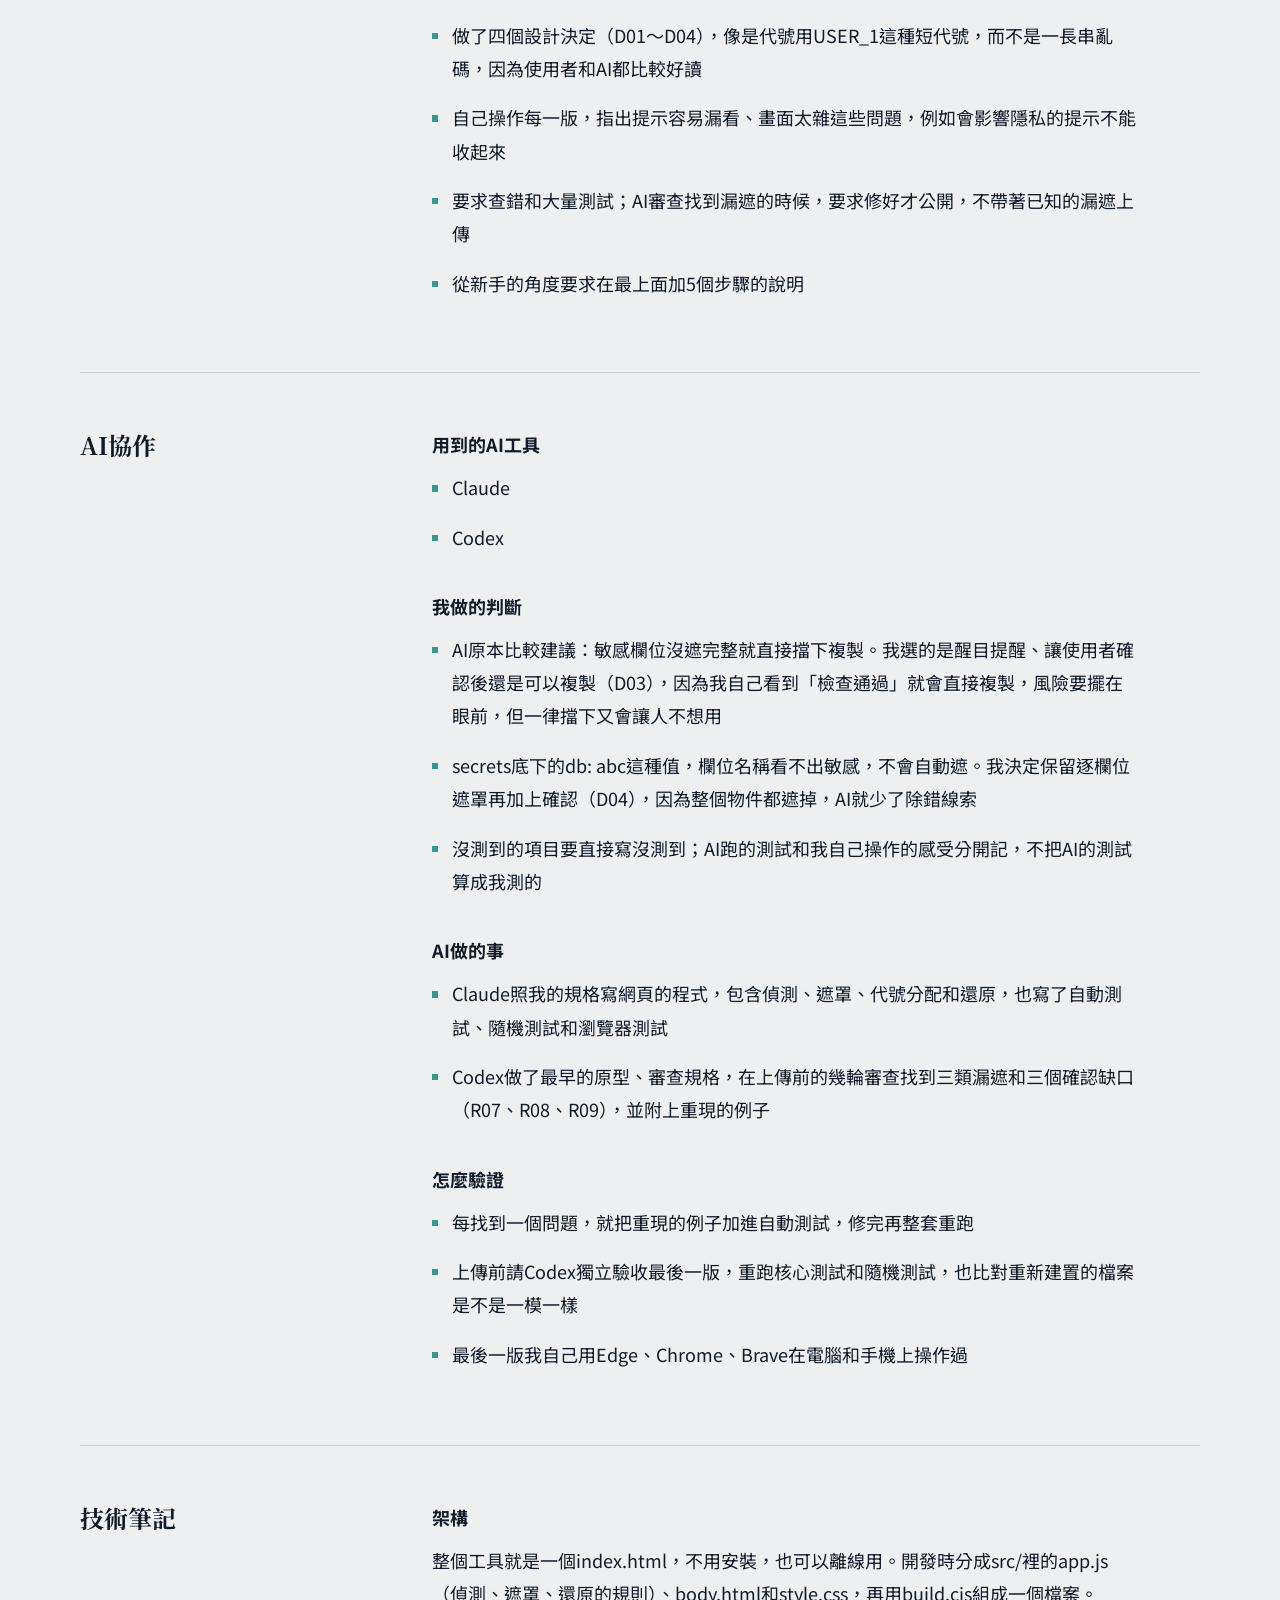
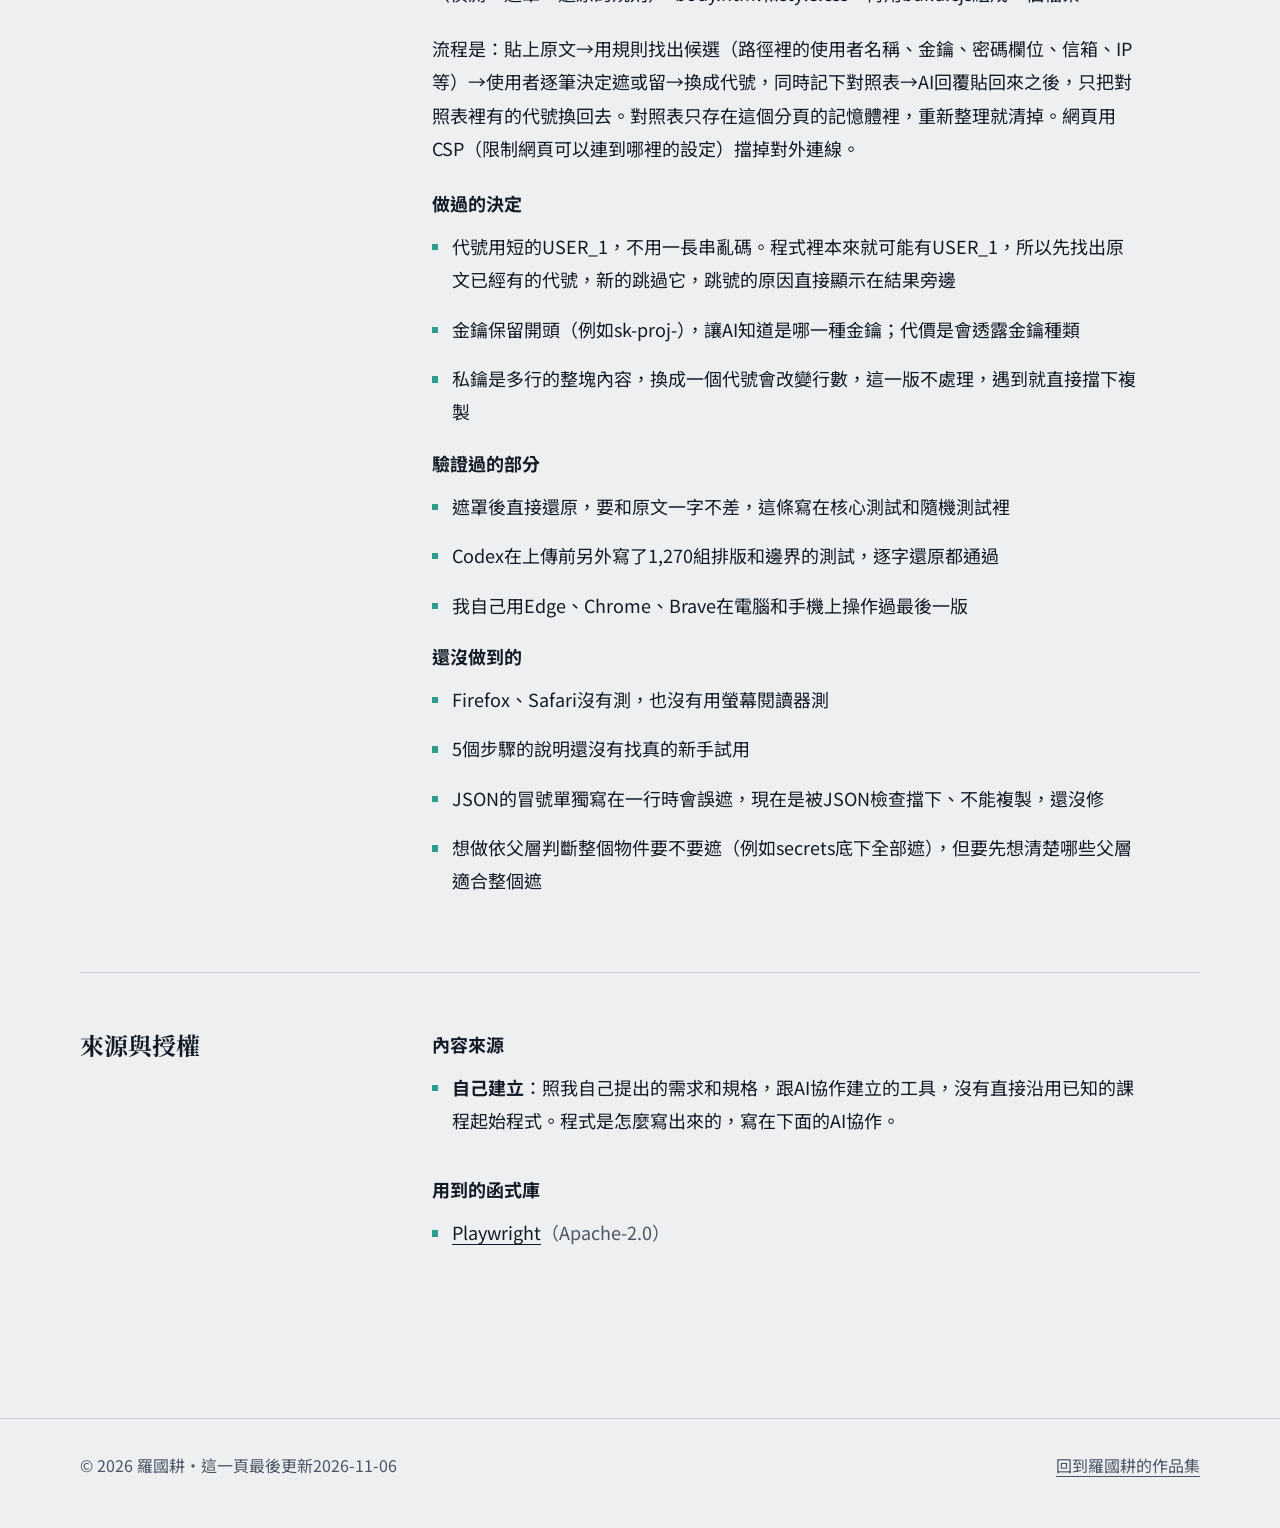
==== commit 0877b7a6: "加上LICENSE和頁尾的著作權標示" ====
--- a/works/contextmask/index.html
+++ b/works/contextmask/index.html
@@ -49,7 +49,7 @@
 </main>
 <footer class="footer">
   <div class="wrap">
-    <p>這一頁最後更新2026-11-06。</p>
+    <p>© 2026 羅國耕・這一頁最後更新2026-11-06</p>
     <nav aria-label="作品集"><a href="../../">回到羅國耕的作品集</a></nav>
   </div>
 </footer>
